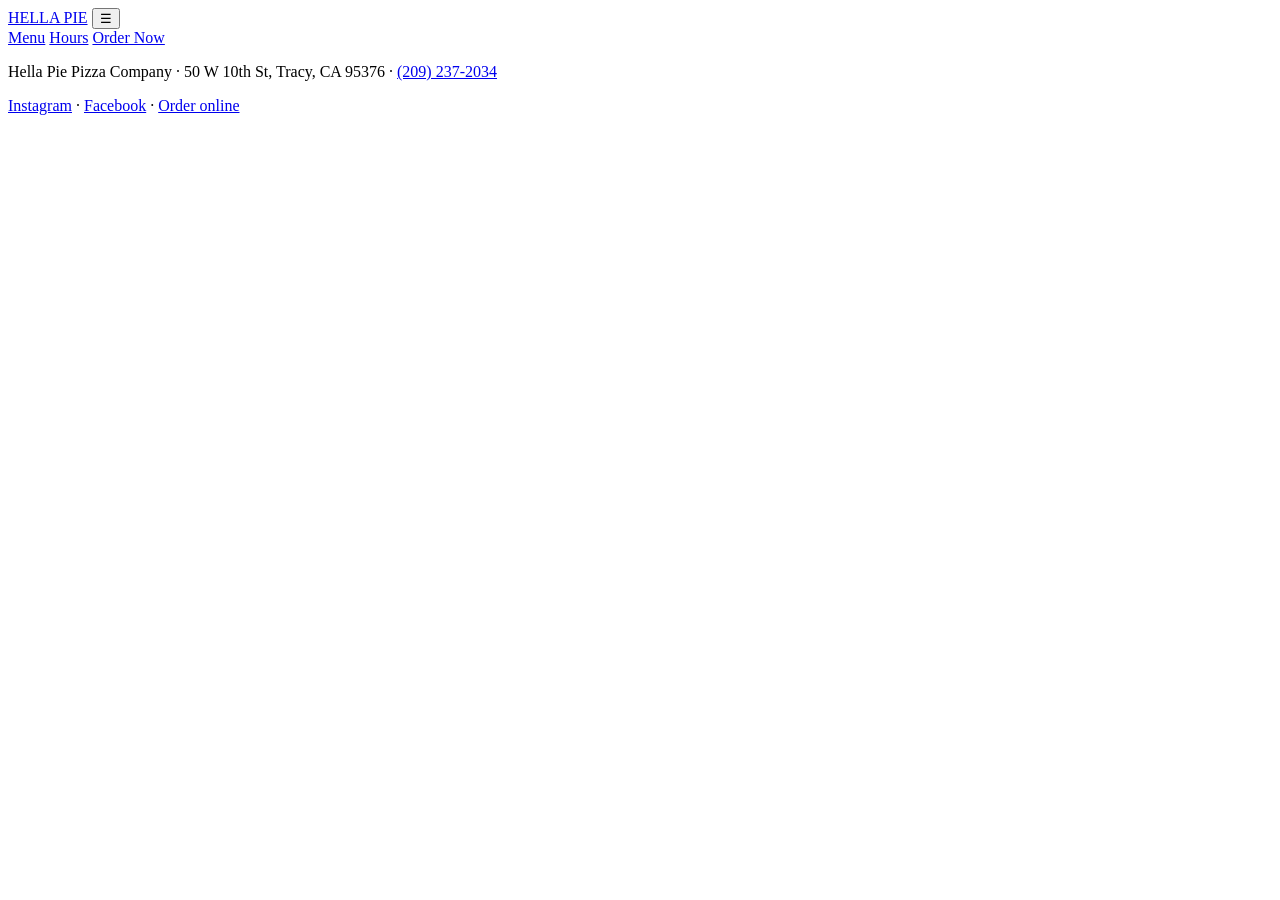
==== index.html @ a1b3780b "Scaffold pages with SEO head, schema, and web-named images Co-Authored-By: Claude Fable 5 <noreply@a" ====
<!DOCTYPE html>
<html lang="en">
<head>
  <meta charset="UTF-8">
  <meta name="viewport" content="width=device-width, initial-scale=1">
  <title>Hella Pie Pizza Company — Wood-Fired Pizza in Downtown Tracy, CA</title>
  <meta name="description" content="Wood-fired pies, hand-twisted garlic knots, and browned-butter cookies on 10th Street in downtown Tracy. 4.6 stars across 351 reviews. Order online for pickup.">
  <link rel="canonical" href="https://hellapiepizza.com/">
  <link rel="preconnect" href="https://fonts.googleapis.com">
  <link rel="preconnect" href="https://fonts.gstatic.com" crossorigin>
  <link href="https://fonts.googleapis.com/css2?family=Bungee&family=Archivo:wght@400;700&family=VT323&display=swap" rel="stylesheet">
  <link rel="stylesheet" href="styles.css">
  <script type="application/ld+json">
  {
    "@context": "https://schema.org",
    "@type": "Restaurant",
    "name": "Hella Pie Pizza Company",
    "servesCuisine": "Pizza",
    "telephone": "+12092372034",
    "url": "https://hellapiepizza.com/",
    "priceRange": "$$",
    "address": {
      "@type": "PostalAddress",
      "streetAddress": "50 W 10th St",
      "addressLocality": "Tracy",
      "addressRegion": "CA",
      "postalCode": "95376",
      "addressCountry": "US"
    },
    "openingHoursSpecification": [
      {"@type": "OpeningHoursSpecification", "dayOfWeek": "Sunday",    "opens": "12:00", "closes": "18:00"},
      {"@type": "OpeningHoursSpecification", "dayOfWeek": "Monday",    "opens": "12:00", "closes": "19:00"},
      {"@type": "OpeningHoursSpecification", "dayOfWeek": ["Wednesday","Thursday"], "opens": "12:00", "closes": "19:00"},
      {"@type": "OpeningHoursSpecification", "dayOfWeek": ["Friday","Saturday"],    "opens": "12:00", "closes": "20:00"}
    ],
    "aggregateRating": {"@type": "AggregateRating", "ratingValue": "4.6", "reviewCount": "351"}
  }
  </script>
</head>
<body>
  <header class="site-header">
    <a class="wordmark" href="index.html">HELLA PIE</a>
    <button class="nav-toggle" aria-expanded="false" aria-label="Open menu">☰</button>
    <nav class="site-nav">
      <a href="menu.html">Menu</a>
      <a href="index.html#find-us">Hours</a>
      <a class="btn-order" href="https://hellapiepizza.com/order">Order Now</a>
    </nav>
  </header>
  <main>
    <!-- sections filled in Task 3 -->
  </main>
  <footer class="site-footer">
    <p>Hella Pie Pizza Company · 50 W 10th St, Tracy, CA 95376 · <a href="tel:+12092372034">(209) 237-2034</a></p>
    <p><a href="https://www.instagram.com/hellapiepizzaco/">Instagram</a> · <a href="https://www.facebook.com/HellaPiePizza/">Facebook</a> · <a href="https://hellapiepizza.com/order">Order online</a></p>
  </footer>
  <script src="script.js"></script>
</body>
</html>
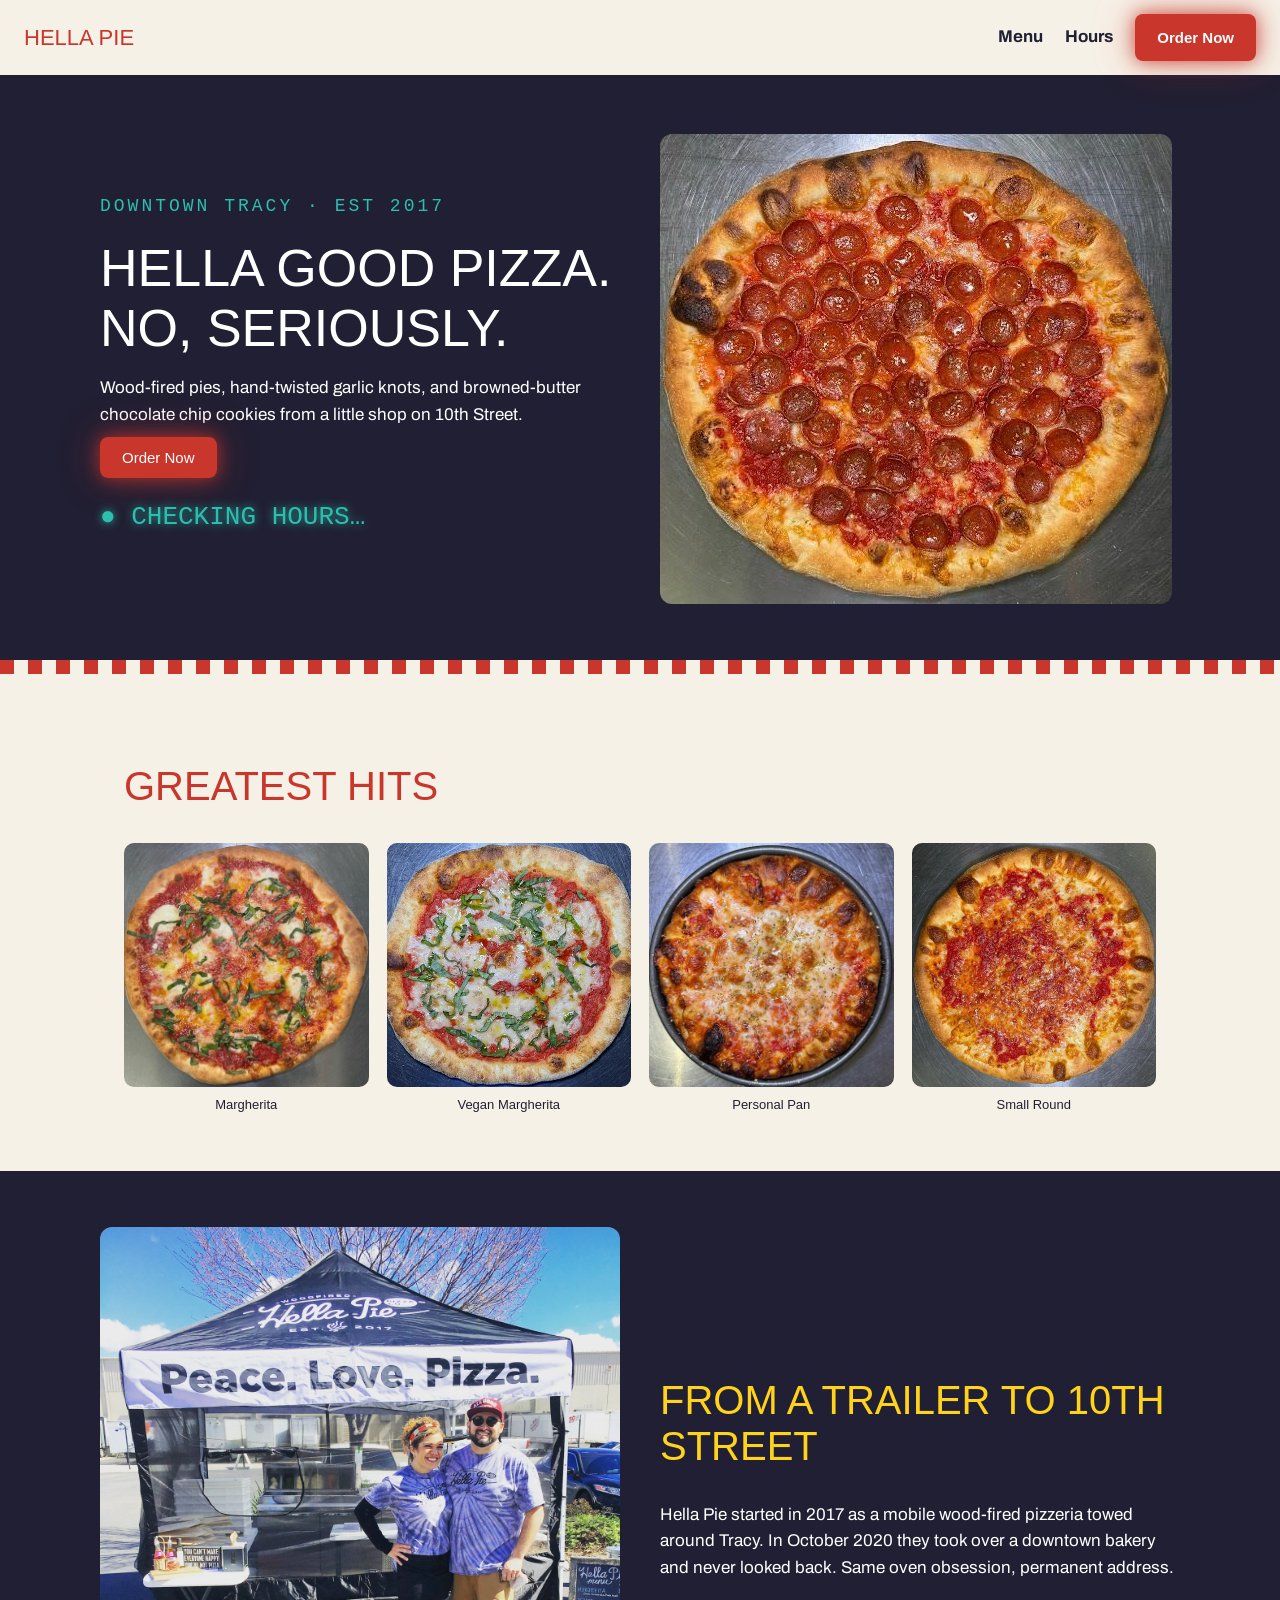
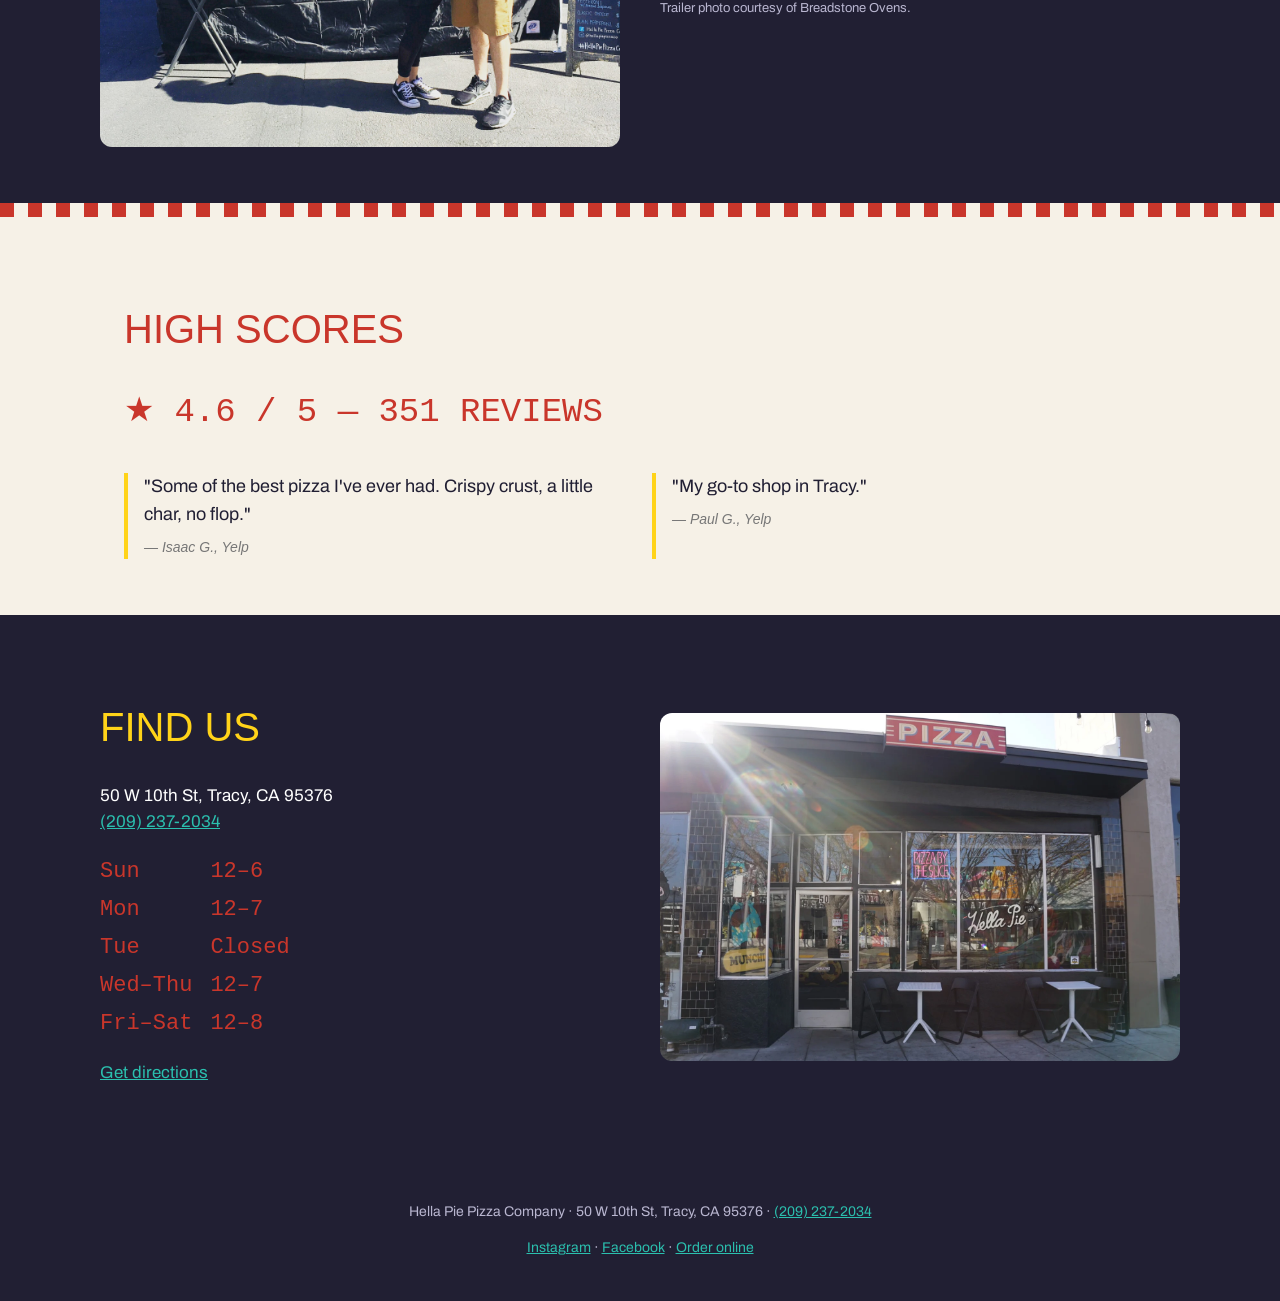
==== commit 0b2bacea: "Build homepage: hero, greatest hits, story, scoreboard, find us Co-Authored-By: Claude Fable 5 <nore" ====
--- a/index.html
+++ b/index.html
@@ -48,7 +48,64 @@
     </nav>
   </header>
   <main>
-    <!-- sections filled in Task 3 -->
+    <section class="hero dark"><div class="inner hero-grid">
+      <div>
+        <p class="kicker">DOWNTOWN TRACY · EST 2017</p>
+        <h1>HELLA GOOD PIZZA.<br>NO, SERIOUSLY.</h1>
+        <p>Wood-fired pies, hand-twisted garlic knots, and browned-butter chocolate chip cookies from a little shop on 10th Street.</p>
+        <p><a class="btn-order" href="https://hellapiepizza.com/order">Order Now</a></p>
+        <p class="open-sign" id="open-sign">● CHECKING HOURS…</p>
+      </div>
+      <img src="images/hero-pepperoni.webp" alt="Large wood-fired pepperoni pizza with cup-and-char pepperoni">
+    </div></section>
+
+    <hr class="checker">
+
+    <section id="greatest-hits">
+      <h2>GREATEST HITS</h2>
+      <div class="hits-grid">
+        <figure><img src="images/margherita.jpg" alt="Margherita pizza with fresh mozzarella and basil"><figcaption>Margherita</figcaption></figure>
+        <figure><img src="images/vegan-margherita.jpg" alt="Vegan margherita pizza"><figcaption>Vegan Margherita</figcaption></figure>
+        <figure><img src="images/personal-pan.jpg" alt="Personal pan pizza"><figcaption>Personal Pan</figcaption></figure>
+        <figure><img src="images/small-round.jpg" alt="Small round pizza"><figcaption>Small Round</figcaption></figure>
+      </div>
+    </section>
+
+    <section class="dark"><div class="inner story-grid">
+      <img src="images/story-trailer.jpeg" alt="Hella Pie's original mobile wood-fired oven trailer">
+      <div>
+        <h2>FROM A TRAILER TO 10TH STREET</h2>
+        <p>Hella Pie started in 2017 as a mobile wood-fired pizzeria towed around Tracy. In October 2020 they took over a downtown bakery and never looked back. Same oven obsession, permanent address.</p>
+        <p class="credit">Trailer photo courtesy of Breadstone Ovens.</p>
+      </div>
+    </div></section>
+
+    <hr class="checker">
+
+    <section id="scoreboard">
+      <h2>HIGH SCORES</h2>
+      <p class="digits big">★ 4.6 / 5 — 351 REVIEWS</p>
+      <div class="quotes">
+        <blockquote>"Some of the best pizza I've ever had. Crispy crust, a little char, no flop."<cite>— Isaac G., Yelp</cite></blockquote>
+        <blockquote>"My go-to shop in Tracy."<cite>— Paul G., Yelp</cite></blockquote>
+      </div>
+    </section>
+
+    <section class="dark" id="find-us"><div class="inner find-grid">
+      <div>
+        <h2>FIND US</h2>
+        <p>50 W 10th St, Tracy, CA 95376<br><a href="tel:+12092372034">(209) 237-2034</a></p>
+        <table class="hours digits" id="hours-table">
+          <tr><td>Sun</td><td>12–6</td></tr>
+          <tr><td>Mon</td><td>12–7</td></tr>
+          <tr><td>Tue</td><td>Closed</td></tr>
+          <tr><td>Wed–Thu</td><td>12–7</td></tr>
+          <tr><td>Fri–Sat</td><td>12–8</td></tr>
+        </table>
+        <p><a href="https://google.com/maps/place?q=Hella+Pie+Pizza+Company%2C+50+West+10th+Street%2C+Tracy%2C+CA+95376">Get directions</a></p>
+      </div>
+      <img src="images/storefront.webp" alt="Hella Pie Pizza Company storefront in downtown Tracy">
+    </div></section>
   </main>
   <footer class="site-footer">
     <p>Hella Pie Pizza Company · 50 W 10th St, Tracy, CA 95376 · <a href="tel:+12092372034">(209) 237-2034</a></p>
--- a/styles.css
+++ b/styles.css
@@ -0,0 +1,105 @@
+:root {
+  --cream: #f6f1e7;
+  --brick: #c9362b;
+  --charcoal: #211f33;
+  --teal: #2bbfae;
+  --yellow: #ffd319;
+  --font-display: "Bungee", sans-serif;
+  --font-body: "Archivo", sans-serif;
+  --font-digits: "VT323", monospace;
+}
+
+* { box-sizing: border-box; }
+body {
+  margin: 0;
+  background: var(--cream);
+  color: var(--charcoal);
+  font-family: var(--font-body);
+  font-size: 17px;
+  line-height: 1.55;
+}
+h1, h2, h3 { font-family: var(--font-display); font-weight: 400; line-height: 1.15; }
+h2 { font-size: clamp(26px, 4vw, 40px); color: var(--brick); }
+img { max-width: 100%; display: block; }
+a { color: var(--teal); }
+
+/* Header */
+.site-header {
+  display: flex; align-items: center; justify-content: space-between;
+  padding: 14px 24px; background: var(--cream);
+  border-bottom: 3px solid var(--charcoal);
+  position: sticky; top: 0; z-index: 10;
+}
+.wordmark { font-family: var(--font-display); font-size: 22px; color: var(--brick); text-decoration: none; }
+.site-nav { display: flex; gap: 22px; align-items: center; }
+.site-nav a { color: var(--charcoal); text-decoration: none; font-weight: 700; }
+.nav-toggle { display: none; background: none; border: 0; font-size: 26px; color: var(--charcoal); }
+
+/* Arcade kit — the complete costume */
+.btn-order {
+  font-family: var(--font-display); font-size: 15px;
+  color: #fff !important; background: var(--brick);
+  padding: 12px 22px; border-radius: 8px; text-decoration: none;
+  box-shadow: 0 0 18px rgba(201,54,43,.8), 0 0 40px rgba(201,54,43,.35);
+}
+.open-sign {
+  font-family: var(--font-digits); font-size: 26px;
+  color: var(--teal); text-shadow: 0 0 10px rgba(43,191,174,.9);
+}
+.open-sign.closed { color: var(--brick); text-shadow: 0 0 10px rgba(201,54,43,.9); }
+.digits { font-family: var(--font-digits); color: var(--brick); }
+.checker {
+  height: 14px; border: 0; margin: 0;
+  background: repeating-linear-gradient(90deg, var(--brick) 0 14px, var(--cream) 14px 28px);
+}
+
+/* Sections */
+section { padding: 56px 24px; max-width: 1080px; margin: 0 auto; }
+.dark { background: var(--charcoal); color: #fff; max-width: none; }
+.dark > .inner { max-width: 1080px; margin: 0 auto; }
+.dark h2 { color: var(--yellow); }
+
+/* Footer */
+.site-footer { background: var(--charcoal); color: #b9b6d0; text-align: center; padding: 28px 24px; font-size: 14px; }
+.site-footer a { color: var(--teal); }
+
+/* Sticky mobile order bar (shown via script on menu page) */
+.sticky-order { display: none; }
+
+/* Mobile */
+@media (max-width: 720px) {
+  .nav-toggle { display: block; }
+  .site-nav {
+    display: none; position: absolute; top: 100%; left: 0; right: 0;
+    background: var(--cream); border-bottom: 3px solid var(--charcoal);
+    flex-direction: column; padding: 18px; text-align: center;
+  }
+  .site-nav.open { display: flex; }
+  .sticky-order.on {
+    display: block; position: fixed; bottom: 0; left: 0; right: 0;
+    background: var(--charcoal); padding: 12px; text-align: center; z-index: 20;
+  }
+}
+
+/* Homepage */
+.kicker { font-family: var(--font-digits); font-size: 18px; letter-spacing: 3px; color: var(--teal); }
+.hero h1 { font-size: clamp(30px, 5vw, 52px); color: #fff; margin: 8px 0 14px; }
+.hero-grid, .story-grid, .find-grid { display: grid; grid-template-columns: 1fr 1fr; gap: 40px; align-items: center; }
+.hero-grid img, .story-grid img, .find-grid img { border-radius: 12px; }
+.hits-grid { display: grid; grid-template-columns: repeat(4, 1fr); gap: 18px; }
+.hits-grid img { border-radius: 10px; aspect-ratio: 1; object-fit: cover; }
+.hits-grid figure { margin: 0; }
+.hits-grid figcaption { font-family: var(--font-display); font-size: 13px; margin-top: 8px; text-align: center; }
+.digits.big { font-size: 34px; }
+.quotes { display: grid; grid-template-columns: 1fr 1fr; gap: 24px; }
+blockquote { margin: 0; border-left: 4px solid var(--yellow); padding-left: 16px; font-size: 18px; }
+cite { display: block; margin-top: 8px; font-size: 14px; color: #777; }
+.credit { font-size: 13px; color: #b9b6d0; }
+.hours { border-collapse: collapse; }
+.hours td { padding: 2px 18px 2px 0; font-size: 22px; }
+
+@media (max-width: 720px) {
+  .hero-grid, .story-grid, .find-grid, .quotes { grid-template-columns: 1fr; }
+  .hits-grid { grid-template-columns: 1fr 1fr; }
+  .story-grid img { order: 2; }
+}
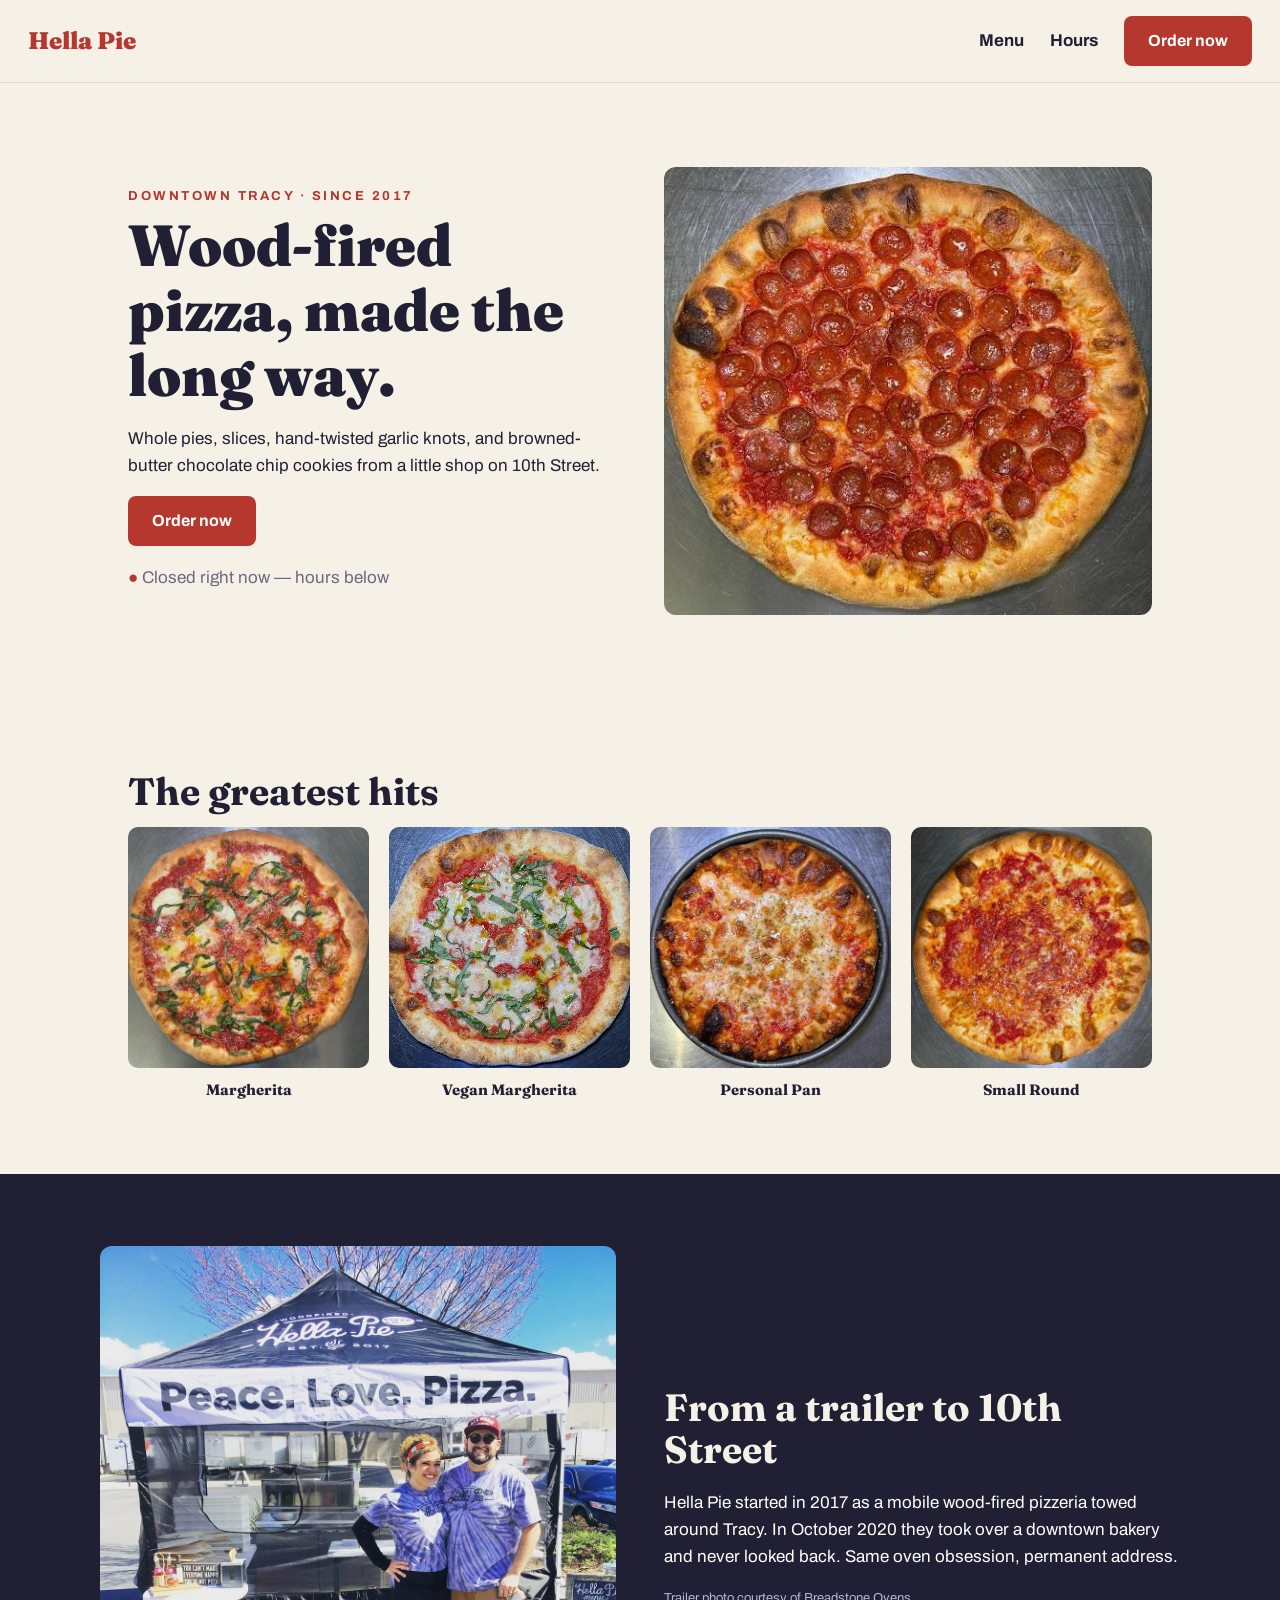
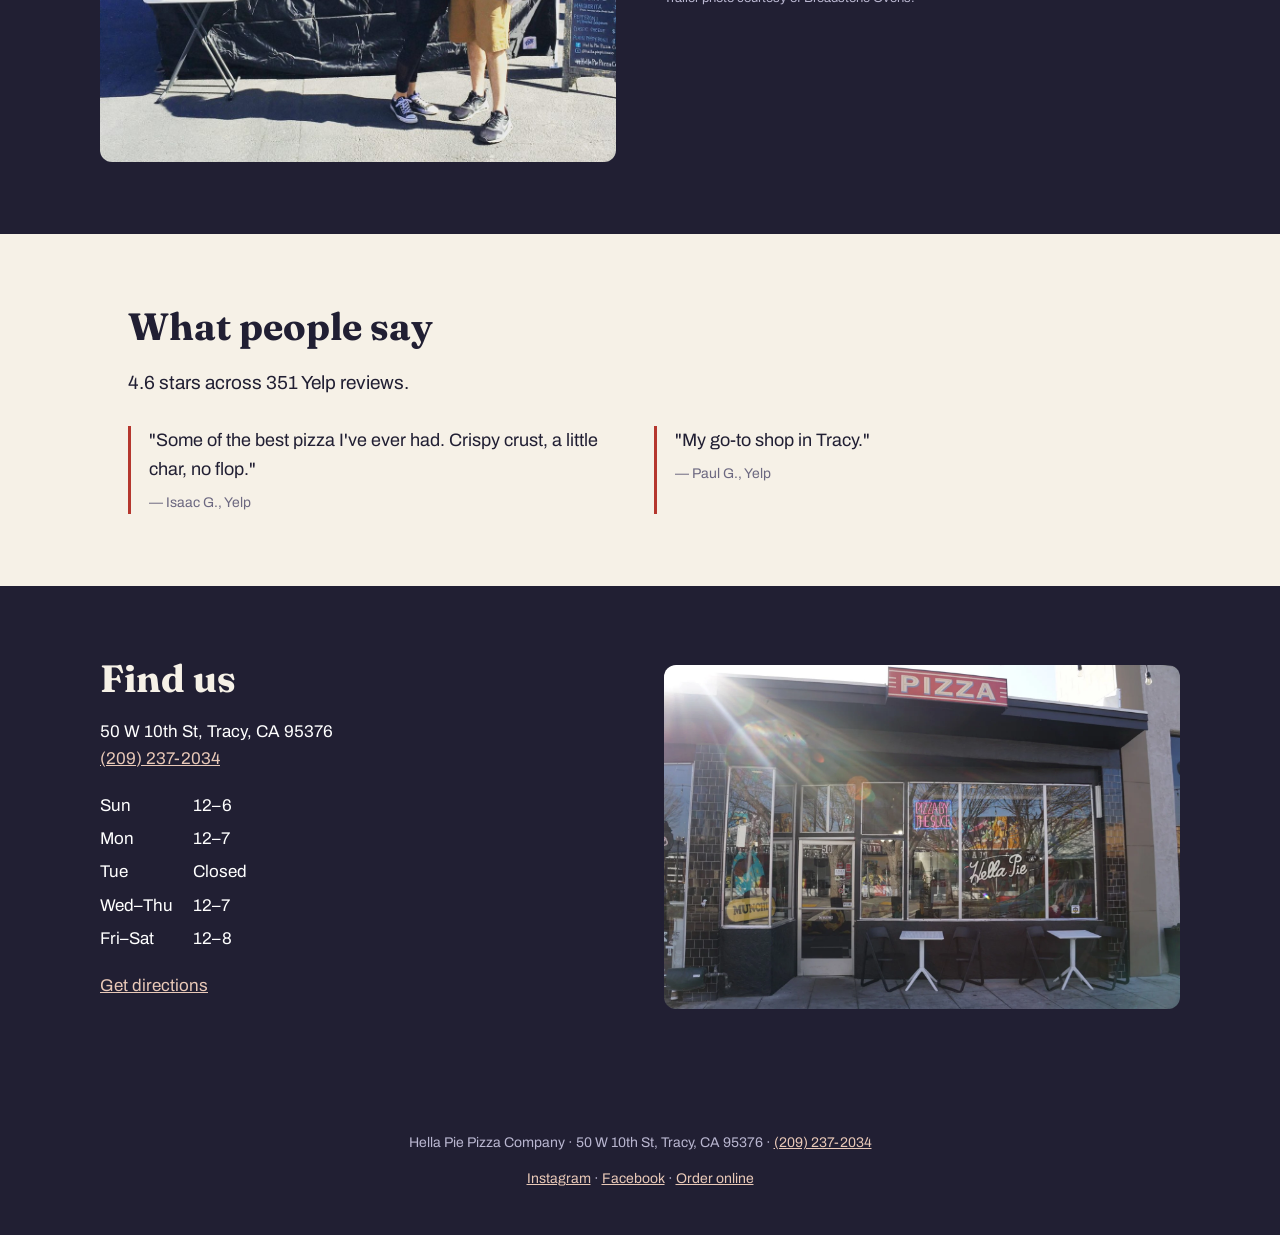
==== commit b47f9ed7: "Restyle to quiet retro: Fraunces, calm copy, no arcade props Co-Authored-By: Claude Fable 5 <noreply" ====
--- a/index.html
+++ b/index.html
@@ -8,7 +8,7 @@
   <link rel="canonical" href="https://hellapiepizza.com/">
   <link rel="preconnect" href="https://fonts.googleapis.com">
   <link rel="preconnect" href="https://fonts.gstatic.com" crossorigin>
-  <link href="https://fonts.googleapis.com/css2?family=Bungee&family=Archivo:wght@400;700&family=VT323&display=swap" rel="stylesheet">
+  <link href="https://fonts.googleapis.com/css2?family=Fraunces:opsz,wght@9..144,700;9..144,900&family=Archivo:wght@400;700&display=swap" rel="stylesheet">
   <link rel="stylesheet" href="styles.css">
   <script type="application/ld+json">
   {
@@ -39,30 +39,28 @@
 </head>
 <body>
   <header class="site-header">
-    <a class="wordmark" href="index.html">HELLA PIE</a>
+    <a class="wordmark" href="index.html">Hella Pie</a>
     <button class="nav-toggle" aria-expanded="false" aria-label="Open menu">☰</button>
     <nav class="site-nav">
       <a href="menu.html">Menu</a>
       <a href="index.html#find-us">Hours</a>
-      <a class="btn-order" href="https://hellapiepizza.com/order">Order Now</a>
+      <a class="btn-order" href="https://hellapiepizza.com/order">Order now</a>
     </nav>
   </header>
   <main>
-    <section class="hero dark"><div class="inner hero-grid">
+    <section class="hero"><div class="hero-grid">
       <div>
-        <p class="kicker">DOWNTOWN TRACY · EST 2017</p>
-        <h1>HELLA GOOD PIZZA.<br>NO, SERIOUSLY.</h1>
-        <p>Wood-fired pies, hand-twisted garlic knots, and browned-butter chocolate chip cookies from a little shop on 10th Street.</p>
-        <p><a class="btn-order" href="https://hellapiepizza.com/order">Order Now</a></p>
-        <p class="open-sign" id="open-sign">● CHECKING HOURS…</p>
+        <p class="kicker">Downtown Tracy · Since 2017</p>
+        <h1>Wood-fired pizza, made the long way.</h1>
+        <p>Whole pies, slices, hand-twisted garlic knots, and browned-butter chocolate chip cookies from a little shop on 10th Street.</p>
+        <p><a class="btn-order" href="https://hellapiepizza.com/order">Order now</a></p>
+        <p class="open-sign" id="open-sign">Checking hours…</p>
       </div>
       <img src="images/hero-pepperoni.webp" alt="Large wood-fired pepperoni pizza with cup-and-char pepperoni">
     </div></section>
 
-    <hr class="checker">
-
     <section id="greatest-hits">
-      <h2>GREATEST HITS</h2>
+      <h2>The greatest hits</h2>
       <div class="hits-grid">
         <figure><img src="images/margherita.jpg" alt="Margherita pizza with fresh mozzarella and basil"><figcaption>Margherita</figcaption></figure>
         <figure><img src="images/vegan-margherita.jpg" alt="Vegan margherita pizza"><figcaption>Vegan Margherita</figcaption></figure>
@@ -74,17 +72,15 @@
     <section class="dark"><div class="inner story-grid">
       <img src="images/story-trailer.jpeg" alt="Hella Pie's original mobile wood-fired oven trailer">
       <div>
-        <h2>FROM A TRAILER TO 10TH STREET</h2>
+        <h2>From a trailer to 10th Street</h2>
         <p>Hella Pie started in 2017 as a mobile wood-fired pizzeria towed around Tracy. In October 2020 they took over a downtown bakery and never looked back. Same oven obsession, permanent address.</p>
         <p class="credit">Trailer photo courtesy of Breadstone Ovens.</p>
       </div>
     </div></section>
 
-    <hr class="checker">
-
-    <section id="scoreboard">
-      <h2>HIGH SCORES</h2>
-      <p class="digits big">★ 4.6 / 5 — 351 REVIEWS</p>
+    <section id="reviews">
+      <h2>What people say</h2>
+      <p class="rating-line">4.6 stars across 351 Yelp reviews.</p>
       <div class="quotes">
         <blockquote>"Some of the best pizza I've ever had. Crispy crust, a little char, no flop."<cite>— Isaac G., Yelp</cite></blockquote>
         <blockquote>"My go-to shop in Tracy."<cite>— Paul G., Yelp</cite></blockquote>
@@ -93,9 +89,9 @@
 
     <section class="dark" id="find-us"><div class="inner find-grid">
       <div>
-        <h2>FIND US</h2>
+        <h2>Find us</h2>
         <p>50 W 10th St, Tracy, CA 95376<br><a href="tel:+12092372034">(209) 237-2034</a></p>
-        <table class="hours digits" id="hours-table">
+        <table class="hours" id="hours-table">
           <tr><td>Sun</td><td>12–6</td></tr>
           <tr><td>Mon</td><td>12–7</td></tr>
           <tr><td>Tue</td><td>Closed</td></tr>
--- a/styles.css
+++ b/styles.css
@@ -1,12 +1,10 @@
 :root {
   --cream: #f6f1e7;
-  --brick: #c9362b;
+  --brick: #b5372e;
   --charcoal: #211f33;
-  --teal: #2bbfae;
-  --yellow: #ffd319;
-  --font-display: "Bungee", sans-serif;
+  --line: #e4dccb;
+  --font-display: "Fraunces", Georgia, serif;
   --font-body: "Archivo", sans-serif;
-  --font-digits: "VT323", monospace;
 }
 
 * { box-sizing: border-box; }
@@ -16,62 +14,79 @@
   color: var(--charcoal);
   font-family: var(--font-body);
   font-size: 17px;
-  line-height: 1.55;
+  line-height: 1.6;
 }
-h1, h2, h3 { font-family: var(--font-display); font-weight: 400; line-height: 1.15; }
-h2 { font-size: clamp(26px, 4vw, 40px); color: var(--brick); }
+h1, h2, h3 { font-family: var(--font-display); font-weight: 700; line-height: 1.12; margin: 0 0 14px; }
+h2 { font-size: clamp(28px, 3.5vw, 38px); }
 img { max-width: 100%; display: block; }
-a { color: var(--teal); }
+a { color: var(--brick); }
 
 /* Header */
 .site-header {
   display: flex; align-items: center; justify-content: space-between;
-  padding: 14px 24px; background: var(--cream);
-  border-bottom: 3px solid var(--charcoal);
+  padding: 16px 28px; background: var(--cream);
+  border-bottom: 1px solid var(--line);
   position: sticky; top: 0; z-index: 10;
 }
-.wordmark { font-family: var(--font-display); font-size: 22px; color: var(--brick); text-decoration: none; }
-.site-nav { display: flex; gap: 22px; align-items: center; }
+.wordmark { font-family: var(--font-display); font-weight: 900; font-size: 24px; color: var(--brick); text-decoration: none; }
+.site-nav { display: flex; gap: 26px; align-items: center; }
 .site-nav a { color: var(--charcoal); text-decoration: none; font-weight: 700; }
-.nav-toggle { display: none; background: none; border: 0; font-size: 26px; color: var(--charcoal); }
+.nav-toggle { display: none; background: none; border: 0; font-size: 26px; color: var(--charcoal); cursor: pointer; }
 
-/* Arcade kit — the complete costume */
+/* Button and status */
 .btn-order {
-  font-family: var(--font-display); font-size: 15px;
+  font-family: var(--font-body); font-weight: 700; font-size: 16px;
   color: #fff !important; background: var(--brick);
-  padding: 12px 22px; border-radius: 8px; text-decoration: none;
-  box-shadow: 0 0 18px rgba(201,54,43,.8), 0 0 40px rgba(201,54,43,.35);
+  padding: 12px 24px; border-radius: 8px; text-decoration: none;
+  display: inline-block;
 }
-.open-sign {
-  font-family: var(--font-digits); font-size: 26px;
-  color: var(--teal); text-shadow: 0 0 10px rgba(43,191,174,.9);
-}
-.open-sign.closed { color: var(--brick); text-shadow: 0 0 10px rgba(201,54,43,.9); }
-.digits { font-family: var(--font-digits); color: var(--brick); }
-.checker {
-  height: 14px; border: 0; margin: 0;
-  background: repeating-linear-gradient(90deg, var(--brick) 0 14px, var(--cream) 14px 28px);
-}
+.btn-order:hover { background: #9e2f27; }
+.open-sign { font-size: 17px; }
+.open-sign::before { content: "● "; color: var(--brick); }
+.open-sign.closed { color: #6c6880; }
 
 /* Sections */
-section { padding: 56px 24px; max-width: 1080px; margin: 0 auto; }
+section { padding: 72px 28px; max-width: 1080px; margin: 0 auto; }
 .dark { background: var(--charcoal); color: #fff; max-width: none; }
 .dark > .inner { max-width: 1080px; margin: 0 auto; }
-.dark h2 { color: var(--yellow); }
+.dark h2 { color: var(--cream); }
+.dark a { color: #e9c9b8; }
 
 /* Footer */
-.site-footer { background: var(--charcoal); color: #b9b6d0; text-align: center; padding: 28px 24px; font-size: 14px; }
-.site-footer a { color: var(--teal); }
+.site-footer { background: var(--charcoal); color: #b9b6d0; text-align: center; padding: 30px 24px; font-size: 14px; }
+.site-footer a { color: #e9c9b8; }
 
 /* Sticky mobile order bar (shown via script on menu page) */
 .sticky-order { display: none; }
 
-/* Mobile */
+/* Homepage */
+.kicker {
+  font-size: 13px; letter-spacing: 2.5px; text-transform: uppercase;
+  color: var(--brick); font-weight: 700; margin-bottom: 6px;
+}
+.hero { padding-top: 84px; padding-bottom: 84px; }
+.hero h1 { font-size: clamp(36px, 5vw, 58px); font-weight: 900; }
+.hero-grid, .story-grid, .find-grid { display: grid; grid-template-columns: 1fr 1fr; gap: 48px; align-items: center; }
+.hero-grid img, .story-grid img, .find-grid img { border-radius: 12px; }
+.hero .open-sign { margin-top: 18px; }
+.hits-grid { display: grid; grid-template-columns: repeat(4, 1fr); gap: 20px; }
+.hits-grid img { border-radius: 10px; aspect-ratio: 1; object-fit: cover; }
+.hits-grid figure { margin: 0; }
+.hits-grid figcaption { font-family: var(--font-display); font-weight: 700; font-size: 15px; margin-top: 10px; text-align: center; }
+.rating-line { font-size: 19px; margin-bottom: 28px; }
+.quotes { display: grid; grid-template-columns: 1fr 1fr; gap: 28px; }
+blockquote { margin: 0; border-left: 3px solid var(--brick); padding-left: 18px; font-size: 18px; }
+cite { display: block; margin-top: 8px; font-size: 14px; color: #6c6880; font-style: normal; }
+.credit { font-size: 13px; color: #6c6880; }
+.hours { border-collapse: collapse; margin: 10px 0; }
+.hours td { padding: 3px 20px 3px 0; }
+.dark .credit { color: #b9b6d0; }
+
 @media (max-width: 720px) {
   .nav-toggle { display: block; }
   .site-nav {
     display: none; position: absolute; top: 100%; left: 0; right: 0;
-    background: var(--cream); border-bottom: 3px solid var(--charcoal);
+    background: var(--cream); border-bottom: 1px solid var(--line);
     flex-direction: column; padding: 18px; text-align: center;
   }
   .site-nav.open { display: flex; }
@@ -79,27 +94,31 @@
     display: block; position: fixed; bottom: 0; left: 0; right: 0;
     background: var(--charcoal); padding: 12px; text-align: center; z-index: 20;
   }
-}
-
-/* Homepage */
-.kicker { font-family: var(--font-digits); font-size: 18px; letter-spacing: 3px; color: var(--teal); }
-.hero h1 { font-size: clamp(30px, 5vw, 52px); color: #fff; margin: 8px 0 14px; }
-.hero-grid, .story-grid, .find-grid { display: grid; grid-template-columns: 1fr 1fr; gap: 40px; align-items: center; }
-.hero-grid img, .story-grid img, .find-grid img { border-radius: 12px; }
-.hits-grid { display: grid; grid-template-columns: repeat(4, 1fr); gap: 18px; }
-.hits-grid img { border-radius: 10px; aspect-ratio: 1; object-fit: cover; }
-.hits-grid figure { margin: 0; }
-.hits-grid figcaption { font-family: var(--font-display); font-size: 13px; margin-top: 8px; text-align: center; }
-.digits.big { font-size: 34px; }
-.quotes { display: grid; grid-template-columns: 1fr 1fr; gap: 24px; }
-blockquote { margin: 0; border-left: 4px solid var(--yellow); padding-left: 16px; font-size: 18px; }
-cite { display: block; margin-top: 8px; font-size: 14px; color: #777; }
-.credit { font-size: 13px; color: #b9b6d0; }
-.hours { border-collapse: collapse; }
-.hours td { padding: 2px 18px 2px 0; font-size: 22px; }
-
-@media (max-width: 720px) {
+  .hero { padding-top: 48px; padding-bottom: 48px; }
   .hero-grid, .story-grid, .find-grid, .quotes { grid-template-columns: 1fr; }
   .hits-grid { grid-template-columns: 1fr 1fr; }
   .story-grid img { order: 2; }
 }
+
+/* Menu page */
+.lineup { padding-top: 56px; padding-bottom: 40px; }
+.lineup h1 { font-size: clamp(32px, 4vw, 46px); font-weight: 900; }
+.jump a { color: var(--brick); text-decoration: none; font-weight: 700; }
+.ticket-grid { display: grid; grid-template-columns: repeat(3, 1fr); gap: 24px; }
+.ticket {
+  background: #fffdf8; border: 1px solid var(--line); border-radius: 10px;
+  overflow: hidden; box-shadow: 0 1px 3px rgba(33, 31, 51, .08);
+}
+.ticket img { height: 170px; width: 100%; object-fit: cover; }
+.ticket-body { padding: 16px; }
+.ticket-top { display: flex; justify-content: space-between; align-items: baseline; gap: 10px; }
+.ticket h3 { font-size: 18px; margin: 0; }
+.ticket .price { font-weight: 700; color: var(--brick); white-space: nowrap; font-size: 15px; }
+.ticket p { font-size: 14px; color: #55516b; margin: 8px 0 0; }
+.deal { margin-top: 32px; font-size: 17px; }
+.rows { list-style: none; padding: 0; max-width: 560px; }
+.rows li { display: flex; justify-content: space-between; gap: 16px; padding: 10px 0; border-bottom: 1px solid var(--line); }
+.rows .digits { font-weight: 700; color: var(--brick); white-space: nowrap; }
+
+@media (max-width: 900px) { .ticket-grid { grid-template-columns: 1fr 1fr; } }
+@media (max-width: 560px) { .ticket-grid { grid-template-columns: 1fr; } }
